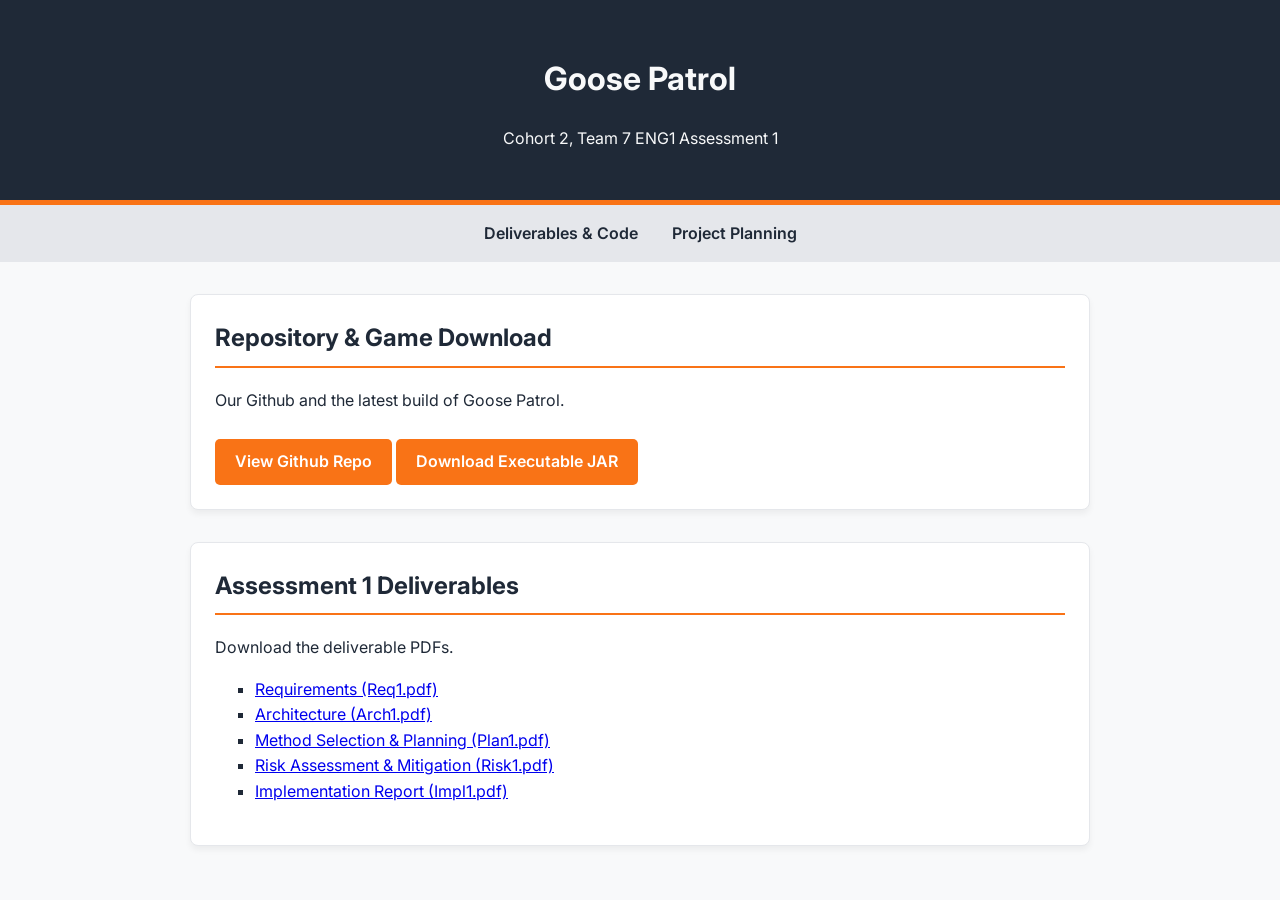
==== index.html @ f8e7fa15 "updated deliverables link" ====
<!DOCTYPE html>
<html lang="en">
    <head>
        <meta charset="UTF-8">
        <meta name="viewport" content="width=device-width, initial-scale=1.0">
        <title>Goose Patrol UoY ENG1 C2T7</title>
        <link rel="stylesheet" href="style.css">
    </head>
    <body>
        <header>
            <h1>Goose Patrol</h1>
            <p>Cohort 2, Team 7 ENG1 Assessment 1</p>
        </header>

        <nav>
            <a href="index.html">Deliverables & Code</a>
            <a href="planning.html">Project Planning</a>
        </nav>

        <div class="container">

            <div id="code" class="card">
                <h2>Repository & Game Download</h2>
                <p>Our Github and the latest build of Goose Patrol.</p>
                <a href="https://github.com/uoy-eng1-c2t7/GoosePatrol" target="_blank" class="btn">View Github Repo</a>
                <a href="https://www.youtube.com/watch?v=dQw4w9WgXcQ" target="_blank" class="btn">Download Executable JAR</a>
            </div>

            <div id="deliverables" class="card">
                <h2>Assessment 1 Deliverables</h2>
                <p>Download the deliverable PDFs.</p>
                <ul>
                    <li><a href="https://drive.google.com/file/d/14JbgMPG862U2ocMjp0rhieLjCn_rAByE">Requirements (Req1.pdf)</a></li>
                    <li><a href="https://drive.google.com/file/d/1ATOPMOJtmAsWtMHmtCrLSgYUnsFq2R11">Architecture (Arch1.pdf)</a></li>
                    <li><a href="https://drive.google.com/file/d/1_-7xQFbPfHEmkzDqtw_zF3bUJ1e_sN2Z">Method Selection & Planning (Plan1.pdf)</a></li>
                    <li><a href="https://drive.google.com/file/d/1z5Zew5NLGHVTqyKoi4oF921Qu2x7dEhb">Risk Assessment & Mitigation (Risk1.pdf)</a></li>
                    <li><a href="https://drive.google.com/file/d/11kL0G__9Y25dkFrIMF6-tN_Mb6aePNzt">Implementation Report (Impl1.pdf)</a></li>
                </ul>
            </div>
        </div>
        
    </body>
</html>
---- style.css ----
@import url('https://fonts.googleapis.com/css2?family=Inter:wght@400;600;700&display=swap');

:root {
    --white: #f8f9fa;
    --orange: #f97316;
    --dark-text: #1f2937;
    --gray: #e5e7eb;
}

body {
    font-family: 'Inter', sans-serif;
    color: var(--dark-text);
    background-color: var(--white);
    line-height: 1.6;
    margin: 0;
    padding: 0;
}

header {
    background-color: var(--dark-text);
    color: var(--white);
    padding: 2rem;
    text-align: center;
    border-bottom: 5px solid var(--orange);
}

nav {
    background-color: var(--gray);
    padding: 1rem;
    text-align: center;
}

nav a {
    margin: 0 15px;
    color: var(--dark-text);
    text-decoration: none;
    font-weight: 600;
}

nav a:hover {
    color: var(--orange);
}

.container {
    max-width: 900px;
    margin: 2rem auto;
    padding: 0 2rem;
}

.card {
    background: white;
    border: 1px solid var(--gray);
    border-radius: 8px;
    padding: 1.5rem;
    margin-bottom: 2rem;
    box-shadow: 0 4px 6px rgba(0, 0, 0, 0.05);
}

h2 {
    border-bottom: 2px solid var(--orange);
    padding-bottom: 0.5rem;
    margin-top: 0;
}

.btn {
    display: inline-block;
    background-color: var(--orange);
    color: white;
    padding: 10px 20px;
    text-decoration: none;
    border-radius: 5px;
    font-weight: 600;
    margin-top: 10px;
}

.btn:hover {
    background-color: #ea580c;
}

ul {
    list-style-type: square;
}

details summary {
    font-weight: bold; 
    cursor: pointer; 
    padding: 10px; 
    background-color: var(--gray); 
    border-radius: 5px; 
    margin-bottom: 10px;
}
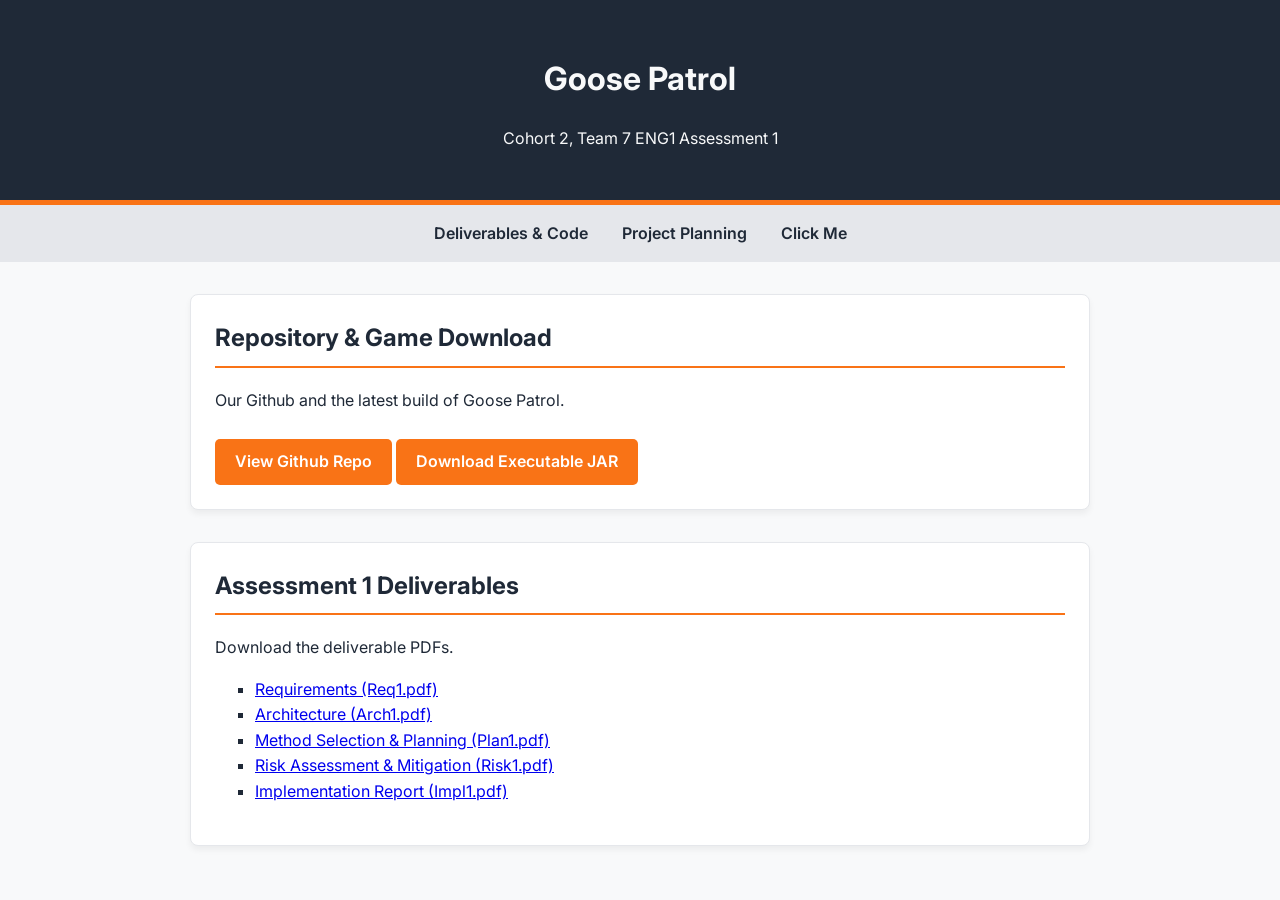
==== commit ebbb16bd: "added executable jar link" ====
--- a/index.html
+++ b/index.html
@@ -15,6 +15,7 @@
         <nav>
             <a href="index.html">Deliverables & Code</a>
             <a href="planning.html">Project Planning</a>
+            <a href="https://www.youtube.com/watch?v=dQw4w9WgXcQ">Click Me</a>
         </nav>
 
         <div class="container">
@@ -23,7 +24,7 @@
                 <h2>Repository & Game Download</h2>
                 <p>Our Github and the latest build of Goose Patrol.</p>
                 <a href="https://github.com/uoy-eng1-c2t7/GoosePatrol" target="_blank" class="btn">View Github Repo</a>
-                <a href="https://www.youtube.com/watch?v=dQw4w9WgXcQ" target="_blank" class="btn">Download Executable JAR</a>
+                <a href="https://drive.google.com/file/d/1ntfuJJYXJJTh1bd4706TDkwfi9faqWWJ" target="_blank" class="btn">Download Executable JAR</a>
             </div>
 
             <div id="deliverables" class="card">
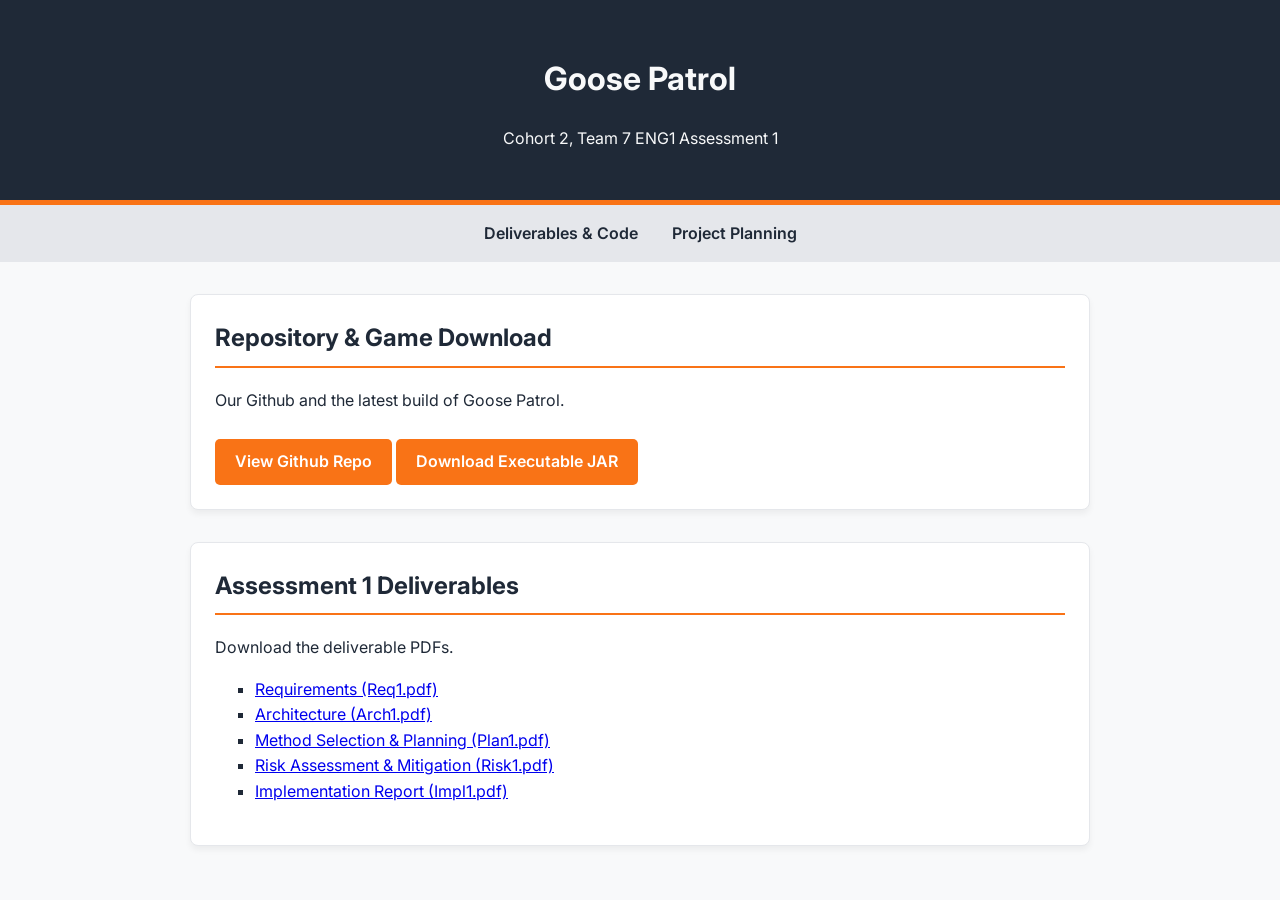
==== commit 2fbec310: "added gantt view and planning" ====
--- a/index.html
+++ b/index.html
@@ -15,7 +15,6 @@
         <nav>
             <a href="index.html">Deliverables & Code</a>
             <a href="planning.html">Project Planning</a>
-            <a href="https://www.youtube.com/watch?v=dQw4w9WgXcQ">Click Me</a>
         </nav>
 
         <div class="container">
@@ -31,11 +30,11 @@
                 <h2>Assessment 1 Deliverables</h2>
                 <p>Download the deliverable PDFs.</p>
                 <ul>
-                    <li><a href="https://drive.google.com/file/d/14JbgMPG862U2ocMjp0rhieLjCn_rAByE">Requirements (Req1.pdf)</a></li>
-                    <li><a href="https://drive.google.com/file/d/1ATOPMOJtmAsWtMHmtCrLSgYUnsFq2R11">Architecture (Arch1.pdf)</a></li>
-                    <li><a href="https://drive.google.com/file/d/1_-7xQFbPfHEmkzDqtw_zF3bUJ1e_sN2Z">Method Selection & Planning (Plan1.pdf)</a></li>
-                    <li><a href="https://drive.google.com/file/d/1z5Zew5NLGHVTqyKoi4oF921Qu2x7dEhb">Risk Assessment & Mitigation (Risk1.pdf)</a></li>
-                    <li><a href="https://drive.google.com/file/d/11kL0G__9Y25dkFrIMF6-tN_Mb6aePNzt">Implementation Report (Impl1.pdf)</a></li>
+                    <li><a href="https://drive.google.com/file/d/14JbgMPG862U2ocMjp0rhieLjCn_rAByE" target="_blank">Requirements (Req1.pdf)</a></li>
+                    <li><a href="https://drive.google.com/file/d/1ATOPMOJtmAsWtMHmtCrLSgYUnsFq2R11" target="_blank">Architecture (Arch1.pdf)</a></li>
+                    <li><a href="https://drive.google.com/file/d/1_-7xQFbPfHEmkzDqtw_zF3bUJ1e_sN2Z" target="_blank">Method Selection & Planning (Plan1.pdf)</a></li>
+                    <li><a href="https://drive.google.com/file/d/1z5Zew5NLGHVTqyKoi4oF921Qu2x7dEhb" target="_blank">Risk Assessment & Mitigation (Risk1.pdf)</a></li>
+                    <li><a href="https://drive.google.com/file/d/11kL0G__9Y25dkFrIMF6-tN_Mb6aePNzt" target="_blank">Implementation Report (Impl1.pdf)</a></li>
                 </ul>
             </div>
         </div>
--- a/style.css
+++ b/style.css
@@ -88,4 +88,18 @@
     background-color: var(--gray); 
     border-radius: 5px; 
     margin-bottom: 10px;
+}
+
+.card img {
+    max-width: 100%;
+    height: auto;
+    border: 1px solid var(--gray);
+    border-radius: 5px;
+}
+
+.pdf-view {
+    width: 100%;
+    height: 600px;
+    border: 1px solid var(--gray);
+    border-radius: 5px;
 }
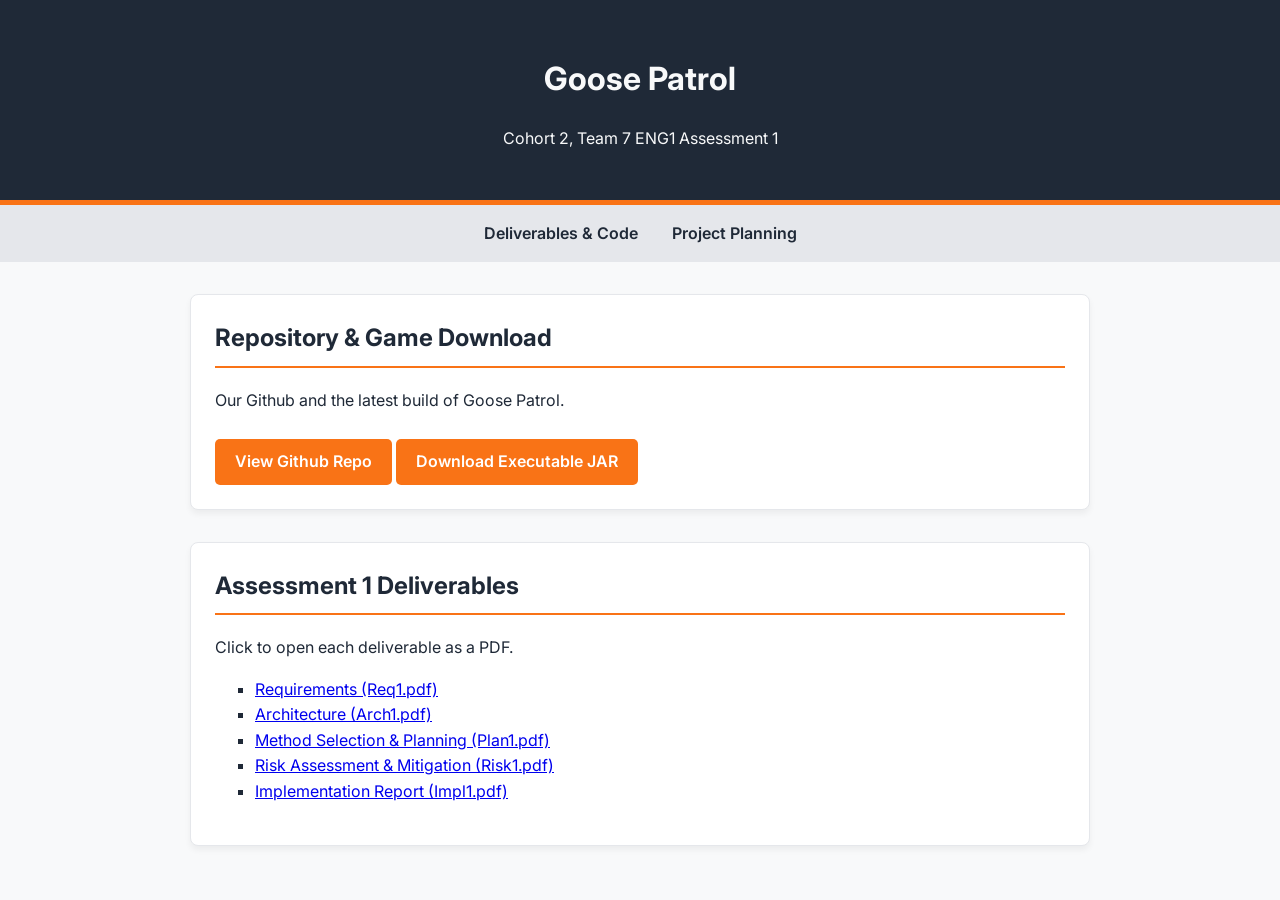
==== commit bbcc5868: "added deliverbles to website" ====
--- a/index.html
+++ b/index.html
@@ -1,43 +1,49 @@
 <!DOCTYPE html>
 <html lang="en">
-    <head>
-        <meta charset="UTF-8">
-        <meta name="viewport" content="width=device-width, initial-scale=1.0">
-        <title>Goose Patrol UoY ENG1 C2T7</title>
-        <link rel="stylesheet" href="style.css">
-    </head>
-    <body>
-        <header>
-            <h1>Goose Patrol</h1>
-            <p>Cohort 2, Team 7 ENG1 Assessment 1</p>
-        </header>
 
-        <nav>
-            <a href="index.html">Deliverables & Code</a>
-            <a href="planning.html">Project Planning</a>
-        </nav>
+<head>
+    <meta charset="UTF-8">
+    <meta name="viewport" content="width=device-width, initial-scale=1.0">
+    <title>Goose Patrol UoY ENG1 C2T7</title>
+    <link rel="stylesheet" href="style.css">
+</head>
 
-        <div class="container">
+<body>
+    <header>
+        <h1>Goose Patrol</h1>
+        <p>Cohort 2, Team 7 ENG1 Assessment 1</p>
+    </header>
 
-            <div id="code" class="card">
-                <h2>Repository & Game Download</h2>
-                <p>Our Github and the latest build of Goose Patrol.</p>
-                <a href="https://github.com/uoy-eng1-c2t7/GoosePatrol" target="_blank" class="btn">View Github Repo</a>
-                <a href="https://drive.google.com/file/d/1ntfuJJYXJJTh1bd4706TDkwfi9faqWWJ" target="_blank" class="btn">Download Executable JAR</a>
-            </div>
+    <nav>
+        <a href="index.html">Deliverables & Code</a>
+        <a href="planning.html">Project Planning</a>
+    </nav>
 
-            <div id="deliverables" class="card">
-                <h2>Assessment 1 Deliverables</h2>
-                <p>Download the deliverable PDFs.</p>
-                <ul>
-                    <li><a href="https://drive.google.com/file/d/14JbgMPG862U2ocMjp0rhieLjCn_rAByE" target="_blank">Requirements (Req1.pdf)</a></li>
-                    <li><a href="https://drive.google.com/file/d/1ATOPMOJtmAsWtMHmtCrLSgYUnsFq2R11" target="_blank">Architecture (Arch1.pdf)</a></li>
-                    <li><a href="https://drive.google.com/file/d/1_-7xQFbPfHEmkzDqtw_zF3bUJ1e_sN2Z" target="_blank">Method Selection & Planning (Plan1.pdf)</a></li>
-                    <li><a href="https://drive.google.com/file/d/1z5Zew5NLGHVTqyKoi4oF921Qu2x7dEhb" target="_blank">Risk Assessment & Mitigation (Risk1.pdf)</a></li>
-                    <li><a href="https://drive.google.com/file/d/11kL0G__9Y25dkFrIMF6-tN_Mb6aePNzt" target="_blank">Implementation Report (Impl1.pdf)</a></li>
-                </ul>
-            </div>
+    <div class="container">
+
+        <div id="code" class="card">
+            <h2>Repository & Game Download</h2>
+            <p>Our Github and the latest build of Goose Patrol.</p>
+            <a href="https://github.com/uoy-eng1-c2t7/GoosePatrol" target="_blank" class="btn">View Github Repo</a>
+            <a href="https://drive.google.com/file/d/1ntfuJJYXJJTh1bd4706TDkwfi9faqWWJ" target="_blank"
+                class="btn">Download Executable JAR</a>
         </div>
-        
-    </body>
+
+        <div id="deliverables" class="card">
+            <h2>Assessment 1 Deliverables</h2>
+            <p>Click to open each deliverable as a PDF.</p>
+            <ul>
+                <li><a href="files/deliverables/req1.pdf" target="_blank">Requirements (Req1.pdf)</a></li>
+                <li><a href="files/deliverables/arch1.pdf" target="_blank">Architecture (Arch1.pdf)</a></li>
+                <li><a href="files/deliverables/plan1.pdf" target="_blank">Method Selection & Planning (Plan1.pdf)</a>
+                </li>
+                <li><a href="files/deliverables/risk1.pdf" target="_blank">Risk Assessment & Mitigation (Risk1.pdf)</a>
+                </li>
+                <li><a href="files/deliverables/impl1.pdf" target="_blank">Implementation Report (Impl1.pdf)</a></li>
+            </ul>
+        </div>
+    </div>
+
+</body>
+
 </html>
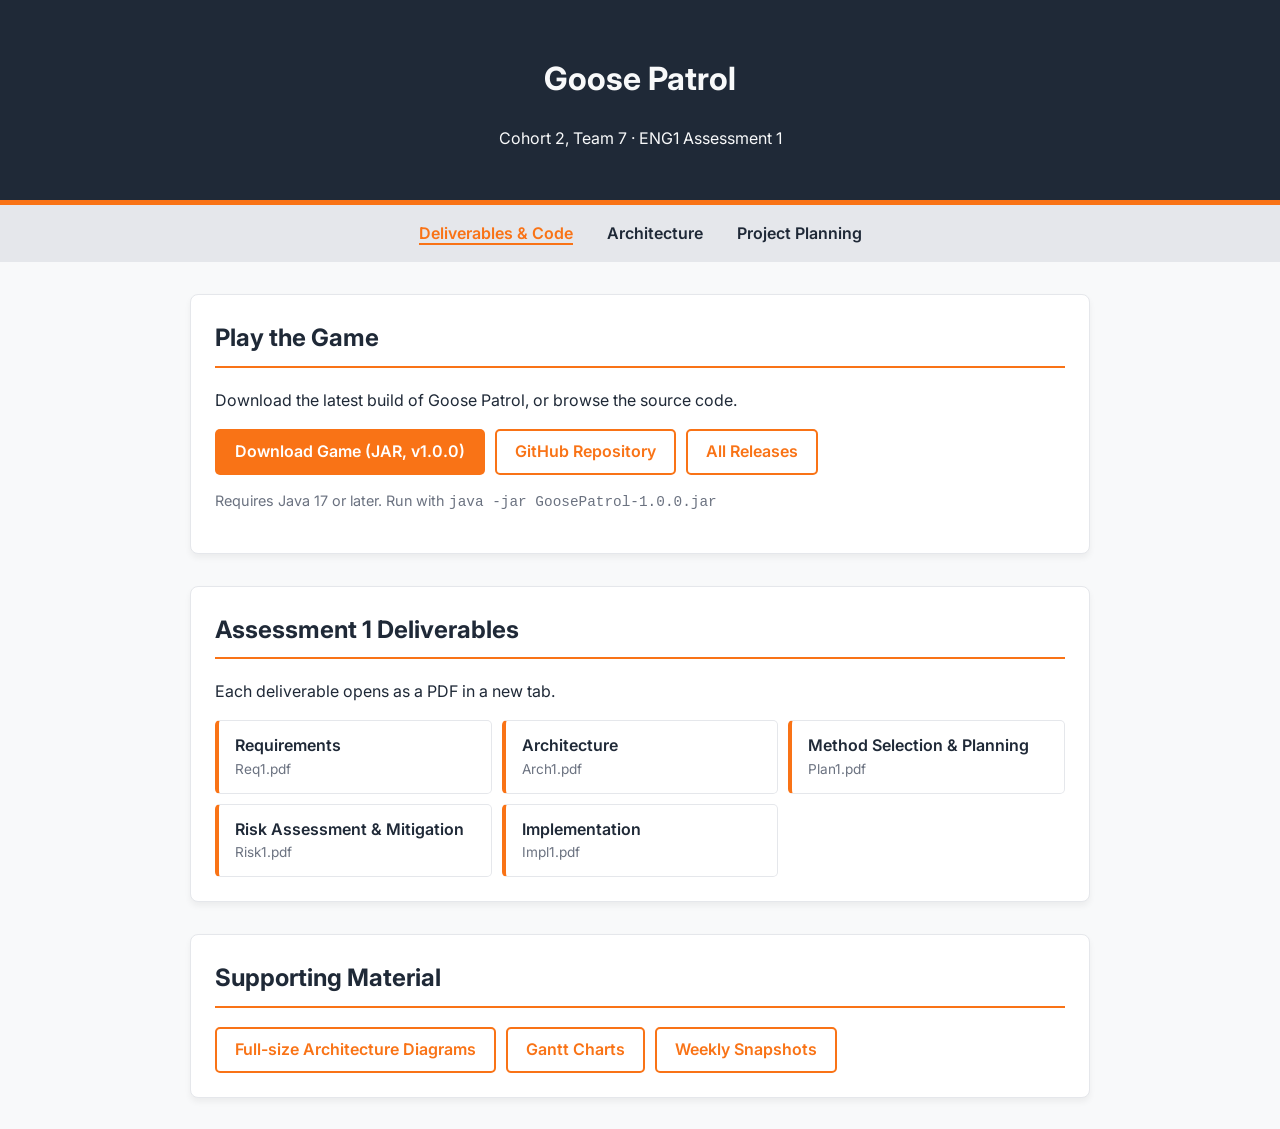
==== commit fbd27283: "final tweaks" ====
--- a/index.html
+++ b/index.html
@@ -11,36 +11,50 @@
 <body>
     <header>
         <h1>Goose Patrol</h1>
-        <p>Cohort 2, Team 7 ENG1 Assessment 1</p>
+        <p>Cohort 2, Team 7 &middot; ENG1 Assessment 1</p>
     </header>
 
     <nav>
-        <a href="index.html">Deliverables & Code</a>
+        <a href="index.html" class="active">Deliverables &amp; Code</a>
+        <a href="architecture.html">Architecture</a>
         <a href="planning.html">Project Planning</a>
     </nav>
 
     <div class="container">
 
         <div id="code" class="card">
-            <h2>Repository & Game Download</h2>
-            <p>Our Github and the latest build of Goose Patrol.</p>
-            <a href="https://github.com/uoy-eng1-c2t7/GoosePatrol" target="_blank" class="btn">View Github Repo</a>
-            <a href="https://drive.google.com/file/d/1ntfuJJYXJJTh1bd4706TDkwfi9faqWWJ" target="_blank"
-                class="btn">Download Executable JAR</a>
+            <h2>Play the Game</h2>
+            <p>Download the latest build of Goose Patrol, or browse the source code.</p>
+            <div class="btn-row">
+                <a href="https://github.com/uoy-eng1-c2t7/GoosePatrol/releases/latest/download/GoosePatrol-1.0.0.jar"
+                    class="btn">Download Game (JAR, v1.0.0)</a>
+                <a href="https://github.com/uoy-eng1-c2t7/GoosePatrol" target="_blank"
+                    class="btn btn-secondary">GitHub Repository</a>
+                <a href="https://github.com/uoy-eng1-c2t7/GoosePatrol/releases" target="_blank"
+                    class="btn btn-secondary">All Releases</a>
+            </div>
+            <p class="note">Requires Java 17 or later. Run with <code>java -jar GoosePatrol-1.0.0.jar</code></p>
         </div>
 
         <div id="deliverables" class="card">
             <h2>Assessment 1 Deliverables</h2>
-            <p>Click to open each deliverable as a PDF.</p>
-            <ul>
-                <li><a href="files/deliverables/req1.pdf" target="_blank">Requirements (Req1.pdf)</a></li>
-                <li><a href="files/deliverables/arch1.pdf" target="_blank">Architecture (Arch1.pdf)</a></li>
-                <li><a href="files/deliverables/plan1.pdf" target="_blank">Method Selection & Planning (Plan1.pdf)</a>
-                </li>
-                <li><a href="files/deliverables/risk1.pdf" target="_blank">Risk Assessment & Mitigation (Risk1.pdf)</a>
-                </li>
-                <li><a href="files/deliverables/impl1.pdf" target="_blank">Implementation Report (Impl1.pdf)</a></li>
-            </ul>
+            <p>Each deliverable opens as a PDF in a new tab.</p>
+            <div class="doc-grid">
+                <a href="files/deliverables/Req1.pdf" target="_blank">Requirements<span>Req1.pdf</span></a>
+                <a href="files/deliverables/Arch1.pdf" target="_blank">Architecture<span>Arch1.pdf</span></a>
+                <a href="files/deliverables/Plan1.pdf" target="_blank">Method Selection &amp; Planning<span>Plan1.pdf</span></a>
+                <a href="files/deliverables/Risk1.pdf" target="_blank">Risk Assessment &amp; Mitigation<span>Risk1.pdf</span></a>
+                <a href="files/deliverables/Impl1.pdf" target="_blank">Implementation<span>Impl1.pdf</span></a>
+            </div>
+        </div>
+
+        <div id="supporting" class="card">
+            <h2>Supporting Material</h2>
+            <div class="btn-row">
+                <a href="architecture.html" class="btn btn-secondary">Full-size Architecture Diagrams</a>
+                <a href="planning.html#gantt" class="btn btn-secondary">Gantt Charts</a>
+                <a href="planning.html#snapshots" class="btn btn-secondary">Weekly Snapshots</a>
+            </div>
         </div>
     </div>
 
--- a/style.css
+++ b/style.css
@@ -102,4 +102,73 @@
     height: 600px;
     border: 1px solid var(--gray);
     border-radius: 5px;
+}
+
+/* Button row: even spacing, wraps on small screens */
+.btn-row {
+    display: flex;
+    flex-wrap: wrap;
+    gap: 10px;
+    margin-top: 10px;
+}
+
+.btn-row .btn {
+    margin-top: 0;
+}
+
+/* Less important actions: outlined instead of filled */
+.btn-secondary {
+    background-color: white;
+    color: var(--orange);
+    border: 2px solid var(--orange);
+    padding: 8px 18px;
+}
+
+.btn-secondary:hover {
+    background-color: #fff7ed;
+}
+
+/* Deliverables as a grid of buttons instead of a bullet list */
+.doc-grid {
+    display: grid;
+    grid-template-columns: repeat(auto-fill, minmax(240px, 1fr));
+    gap: 10px;
+}
+
+.doc-grid a {
+    display: block;
+    padding: 12px 16px;
+    border: 1px solid var(--gray);
+    border-left: 4px solid var(--orange);
+    border-radius: 5px;
+    color: var(--dark-text);
+    text-decoration: none;
+    font-weight: 600;
+}
+
+.doc-grid a span {
+    display: block;
+    font-weight: 400;
+    font-size: 0.85rem;
+    color: #6b7280;
+}
+
+.doc-grid a:hover {
+    background-color: #fff7ed;
+}
+
+/* Highlight the current page in the nav */
+nav a.active {
+    color: var(--orange);
+    border-bottom: 2px solid var(--orange);
+}
+
+.note {
+    font-size: 0.9rem;
+    color: #6b7280;
+}
+
+/* Diagrams: click to open full size */
+.diagram img {
+    cursor: zoom-in;
 }
